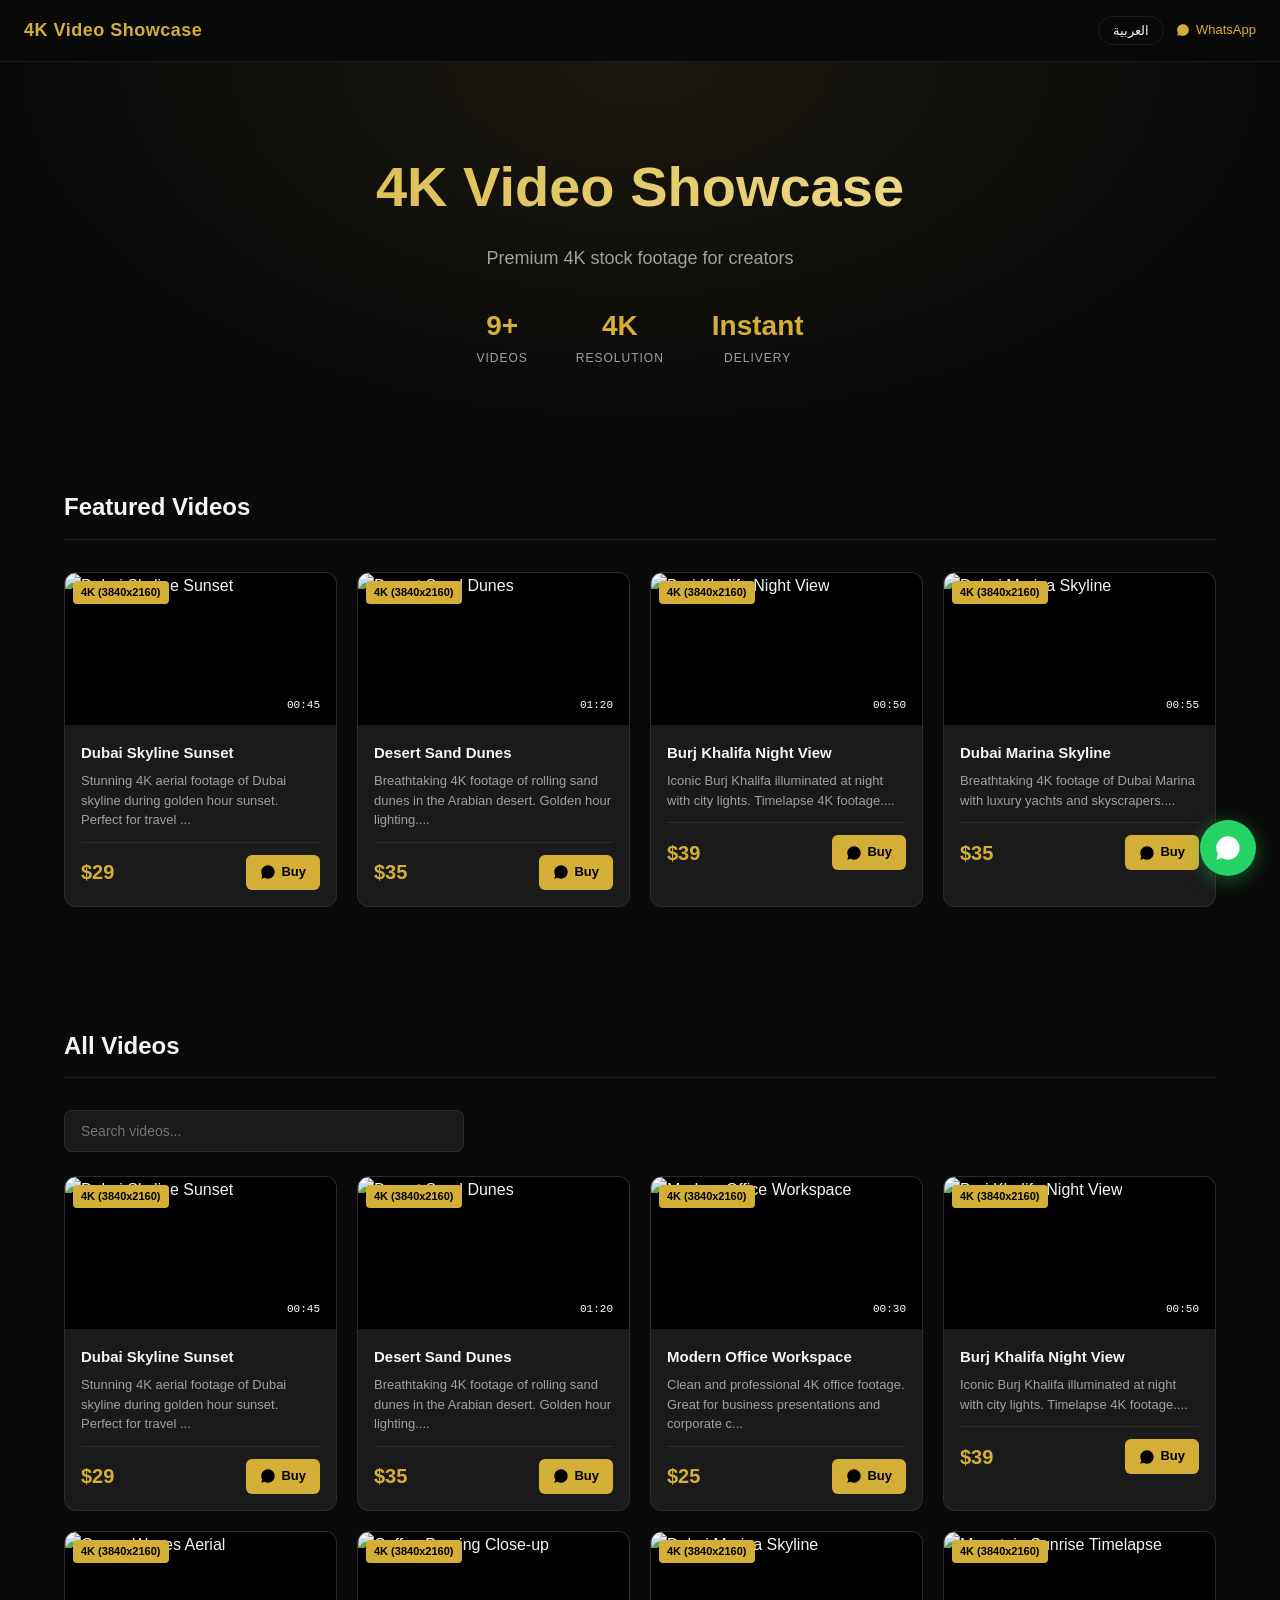
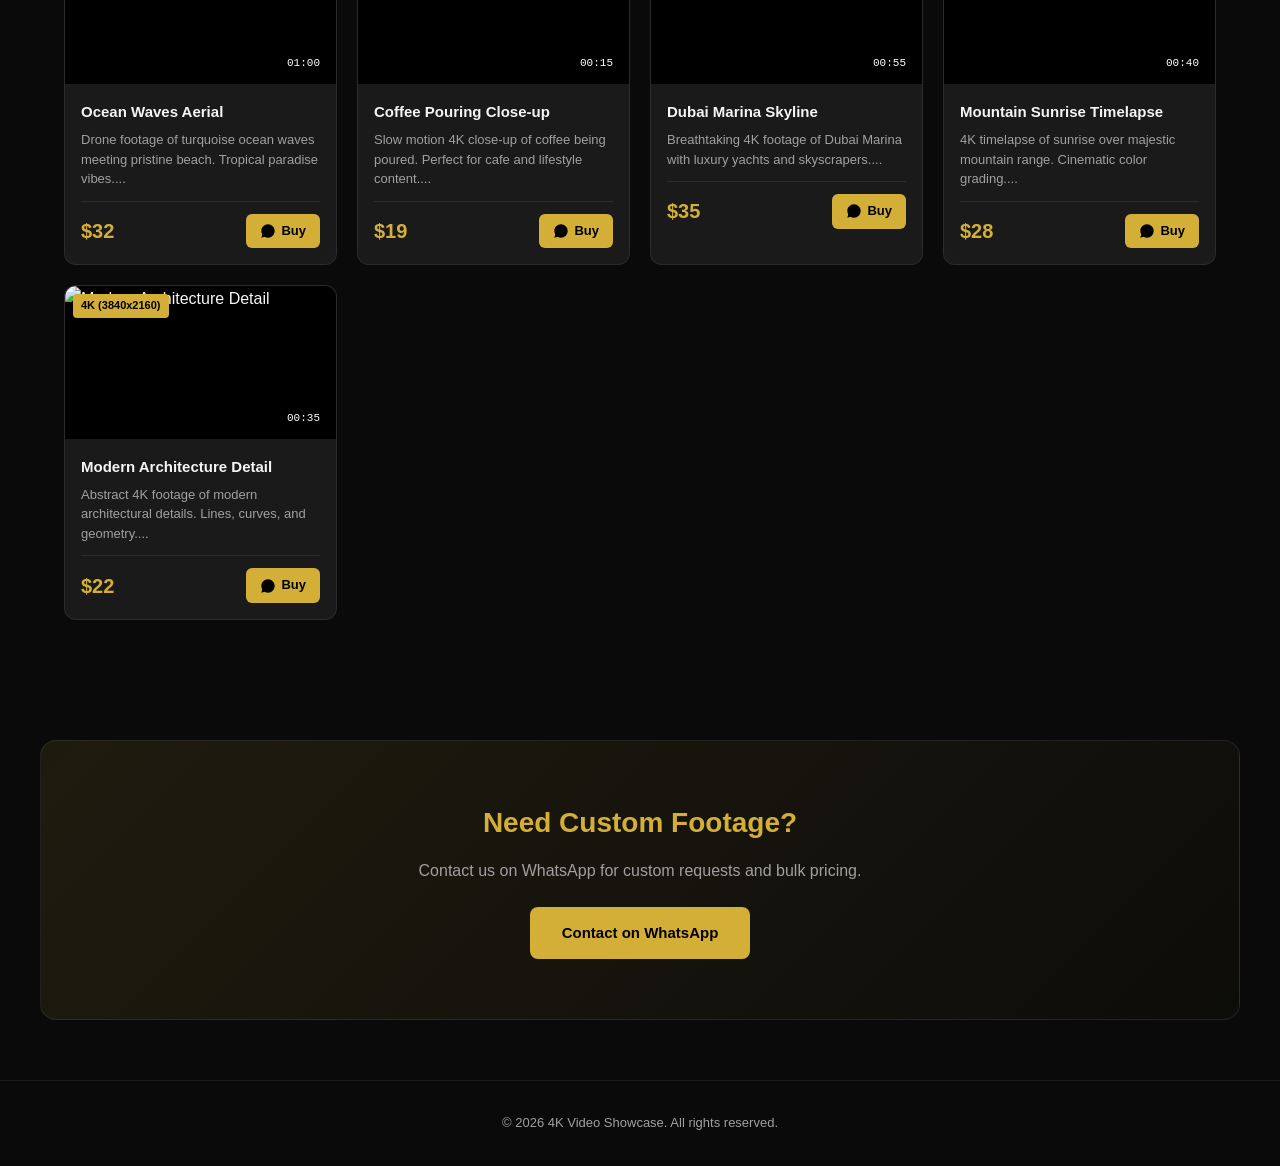
==== index.html @ f8540a47 "init: 4K video showcase site with bilingual support" ====
<!DOCTYPE html>
<html lang="en" dir="ltr">
<head>
  <meta charset="UTF-8">
  <meta name="viewport" content="width=device-width, initial-scale=1.0">
  <title>Loading...</title>
  <link rel="stylesheet" href="style.css">
</head>
<body>
  <div class="lang-loading">Loading...</div>
  <script>
    // 立即读取 config 和 products 注入页面
    (async function() {
      try {
        const [configRes, productsRes] = await Promise.all([
          fetch('config.json'),
          fetch('data/products.json')
        ]);
        const config = await configRes.json();
        const products = await productsRes.json();
        renderPage(config, products);
      } catch (e) {
        document.body.innerHTML = '<div style="padding:40px;text-align:center;color:#888">Site is being updated. Please refresh in a moment.</div>';
      }
    })();

    function renderPage(config, products) {
      const lang = localStorage.getItem('lang') || 'en';
      const t = (en, ar) => lang === 'ar' ? ar : en;
      const dir = lang === 'ar' ? 'rtl' : 'ltr';

      document.documentElement.lang = lang;
      document.documentElement.dir = dir;
      document.title = config.seo['title_' + lang];

      // Meta tags
      document.querySelector('meta[name=description]')?.setAttribute('content', config.seo['description_' + lang]);

      // Facebook Pixel
      if (config.facebook.pixel_id) {
        const noscript = document.createElement('noscript');
        noscript.innerHTML = '<img height="1" width="1" alt="" src="https://www.facebook.com/tr?id=' + config.facebook.pixel_id + '&ev=PageView&noscript=1"/>';
        document.head.appendChild(noscript);
      }

      const featured = products.filter(p => p.featured);
      const all = products.filter(p => p.in_stock);

      const productCard = (p) => `
        <div class="card" data-id="${p.id}">
          <div class="thumb-wrap">
            <img src="${p.thumbnail}" alt="${p['title_' + lang]}" loading="lazy" />
            <span class="badge">${p.resolution}</span>
            <span class="duration">${p.duration}</span>
          </div>
          <div class="card-body">
            <h3>${p['title_' + lang]}</h3>
            <p>${(p['description_' + lang] || '').substring(0, 90)}...</p>
            <div class="card-foot">
              <span class="price">$${p.price}</span>
              <a class="btn-wa" target="_blank" rel="noopener"
                 href="${config.contact.whatsapp_url}?text=${encodeURIComponent('Hi, I want to buy: ' + p['title_en'] + ' (ID:' + p.id + ')')}"
                 onclick="trackLead(${p.id}, '${p['title_en'].replace(/'/g, '')}')">
                <svg viewBox="0 0 24 24" width="16" height="16" fill="currentColor"><path d="M17.472 14.382c-.297-.149-1.758-.867-2.03-.967-.273-.099-.471-.148-.67.15-.197.297-.767.966-.94 1.164-.173.199-.347.223-.644.075-.297-.15-1.255-.463-2.39-1.475-.883-.788-1.48-1.761-1.653-2.059-.173-.297-.018-.458.13-.606.134-.133.298-.347.446-.52.149-.174.198-.298.298-.497.099-.198.05-.371-.025-.52-.075-.149-.669-1.612-.916-2.207-.242-.579-.487-.5-.669-.51-.173-.008-.371-.01-.57-.01-.198 0-.52.074-.792.372-.272.297-1.04 1.016-1.04 2.479 0 1.462 1.065 2.875 1.213 3.074.149.198 2.096 3.2 5.077 4.487.709.306 1.262.489 1.694.625.712.227 1.36.195 1.871.118.571-.085 1.758-.719 2.006-1.413.248-.694.248-1.289.173-1.413-.074-.124-.272-.198-.57-.347z"/><path d="M12 2C6.477 2 2 6.477 2 12c0 1.89.525 3.66 1.438 5.168L2 22l4.832-1.438A9.955 9.955 0 0012 22c5.523 0 10-4.477 10-10S17.523 2 12 2z"/></svg>
                ${t('Buy', 'اشترِ')}
              </a>
            </div>
          </div>
        </div>
      `;

      document.body.innerHTML = `
        <header class="topbar">
          <div class="logo">${config.site['name_' + lang]}</div>
          <div class="topbar-actions">
            <button class="lang-toggle" onclick="toggleLang()">
              ${lang === 'en' ? 'العربية' : 'English'}
            </button>
            <a class="wa-top" target="_blank" rel="noopener" href="${config.contact.whatsapp_url}">
              <svg viewBox="0 0 24 24" width="14" height="14" fill="currentColor"><path d="M17.472 14.382c-.297-.149-1.758-.867-2.03-.967-.273-.099-.471-.148-.67.15-.197.297-.767.966-.94 1.164-.173.199-.347.223-.644.075-.297-.15-1.255-.463-2.39-1.475-.883-.788-1.48-1.761-1.653-2.059-.173-.297-.018-.458.13-.606.134-.133.298-.347.446-.52.149-.174.198-.298.298-.497.099-.198.05-.371-.025-.52-.075-.149-.669-1.612-.916-2.207-.242-.579-.487-.5-.669-.51-.173-.008-.371-.01-.57-.01-.198 0-.52.074-.792.372-.272.297-1.04 1.016-1.04 2.479 0 1.462 1.065 2.875 1.213 3.074.149.198 2.096 3.2 5.077 4.487.709.306 1.262.489 1.694.625.712.227 1.36.195 1.871.118.571-.085 1.758-.719 2.006-1.413.248-.694.248-1.289.173-1.413-.074-.124-.272-.198-.57-.347z"/><path d="M12 2C6.477 2 2 6.477 2 12c0 1.89.525 3.66 1.438 5.168L2 22l4.832-1.438A9.955 9.955 0 0012 22c5.523 0 10-4.477 10-10S17.523 2 12 2z"/></svg>
              ${t('WhatsApp', 'واتساب')}
            </a>
          </div>
        </header>

        <section class="hero">
          <h1>${config.site['name_' + lang]}</h1>
          <p>${config.site['tagline_' + lang]}</p>
          <div class="hero-stats">
            <div><strong>${all.length}+</strong><span>${t('Videos', 'فيديو')}</span></div>
            <div><strong>4K</strong><span>${t('Resolution', 'الدقة')}</span></div>
            <div><strong>${t('Instant', 'فوري')}</strong><span>${t('Delivery', 'التسليم')}</span></div>
          </div>
        </section>

        ${featured.length > 0 ? `
        <section class="section">
          <h2 class="section-title">${t('Featured Videos', 'الفيديوهات المميزة')}</h2>
          <div class="grid">
            ${featured.map(productCard).join('')}
          </div>
        </section>
        ` : ''}

        <section class="section">
          <h2 class="section-title">${t('All Videos', 'جميع الفيديوهات')}</h2>
          <div class="search-box">
            <input type="text" id="search" placeholder="${t('Search videos...', 'ابحث عن فيديو...')}" />
          </div>
          <div class="grid" id="all-grid">
            ${all.map(productCard).join('')}
          </div>
        </section>

        <section class="cta-section">
          <h2>${t('Need Custom Footage?', 'تحتاج لقطات مخصصة؟')}</h2>
          <p>${t('Contact us on WhatsApp for custom requests and bulk pricing.', 'تواصل معنا عبر واتساب للطلبات المخصصة والأسعار بالجملة.')}</p>
          <a class="btn-cta" target="_blank" rel="noopener" href="${config.contact.whatsapp_url}?text=${encodeURIComponent(t('Hi, I need custom 4K footage', 'مرحباً، أحتاج لقطات 4K مخصصة'))}">
            ${t('Contact on WhatsApp', 'تواصل عبر واتساب')}
          </a>
        </section>

        <footer>
          <p>© ${new Date().getFullYear()} ${config.site['name_' + lang]}. ${t('All rights reserved.', 'جميع الحقوق محفوظة.')}</p>
        </footer>

        <a class="wa-float" target="_blank" rel="noopener" href="${config.contact.whatsapp_url}?text=${encodeURIComponent(t('Hi, I am interested in your 4K videos', 'مرحباً، أنا مهتم بفيديوهات 4K الخاصة بكم'))}" onclick="trackContact()" aria-label="WhatsApp">
          <svg viewBox="0 0 24 24" width="28" height="28" fill="white"><path d="M17.472 14.382c-.297-.149-1.758-.867-2.03-.967-.273-.099-.471-.148-.67.15-.197.297-.767.966-.94 1.164-.173.199-.347.223-.644.075-.297-.15-1.255-.463-2.39-1.475-.883-.788-1.48-1.761-1.653-2.059-.173-.297-.018-.458.13-.606.134-.133.298-.347.446-.52.149-.174.198-.298.298-.497.099-.198.05-.371-.025-.52-.075-.149-.669-1.612-.916-2.207-.242-.579-.487-.5-.669-.51-.173-.008-.371-.01-.57-.01-.198 0-.52.074-.792.372-.272.297-1.04 1.016-1.04 2.479 0 1.462 1.065 2.875 1.213 3.074.149.198 2.096 3.2 5.077 4.487.709.306 1.262.489 1.694.625.712.227 1.36.195 1.871.118.571-.085 1.758-.719 2.006-1.413.248-.694.248-1.289.173-1.413-.074-.124-.272-.198-.57-.347z"/><path d="M12 2C6.477 2 2 6.477 2 12c0 1.89.525 3.66 1.438 5.168L2 22l4.832-1.438A9.955 9.955 0 0012 22c5.523 0 10-4.477 10-10S17.523 2 12 2z"/></svg>
        </a>
      `;

      // Search
      const search = document.getElementById('search');
      if (search) {
        search.addEventListener('input', (e) => {
          const q = e.target.value.toLowerCase();
          document.querySelectorAll('#all-grid .card').forEach(card => {
            const text = card.textContent.toLowerCase();
            card.style.display = text.includes(q) ? '' : 'none';
          });
        });
      }
    }

    function toggleLang() {
      const cur = localStorage.getItem('lang') || 'en';
      localStorage.setItem('lang', cur === 'en' ? 'ar' : 'en');
      location.reload();
    }

    function trackLead(id, name) {
      if (typeof fbq !== 'undefined') {
        fbq('track', 'Lead', { content_ids: [id], content_name: name });
      }
    }
    function trackContact() {
      if (typeof fbq !== 'undefined') {
        fbq('track', 'Contact');
      }
    }
  </script>

  <script>
    // Facebook Pixel init (will be replaced from config in production)
    window.__PIXEL_ID__ = '__FB_PIXEL_ID_PLACEHOLDER__';
  </script>
  <script>
    (function() {
      // Read pixel id from config dynamically
      fetch('config.json').then(r => r.json()).then(cfg => {
        const id = cfg.facebook.pixel_id;
        if (!id) return;
        !function(f,b,e,v,n,t,s)
        {if(f.fbq)return;n=f.fbq=function(){n.callMethod?
        n.callMethod.apply(n,arguments):n.queue.push(arguments)};
        if(!f._fbq)f._fbq=n;n.push=n;n.loaded=!0;n.version='2.0';
        n.queue=[];t=b.createElement(e);t.async=!0;
        t.src=v;s=b.getElementsByTagName(e)[0];
        s.parentNode.insertBefore(t,s)}(window, document,'script',
        'https://connect.facebook.net/en_US/fbevents.js');
        fbq('init', id);
        fbq('track', 'PageView');
      });
    })();
  </script>
</body>
</html>
---- style.css ----
* { box-sizing: border-box; margin: 0; padding: 0; }

:root {
  --primary: #d4af37;
  --bg: #0a0a0a;
  --card: #1a1a1a;
  --card-hover: #252525;
  --text: #f5f5f5;
  --text-dim: #a0a0a0;
  --border: rgba(255,255,255,0.08);
}

html, body {
  font-family: -apple-system, BlinkMacSystemFont, 'Segoe UI', 'PingFang SC', 'Microsoft YaHei', 'Noto Sans Arabic', sans-serif;
  background: var(--bg);
  color: var(--text);
  line-height: 1.6;
  scroll-behavior: smooth;
}

body[dir="rtl"] {
  font-family: 'Noto Sans Arabic', 'Segoe UI', sans-serif;
}

.lang-loading {
  display: flex;
  align-items: center;
  justify-content: center;
  height: 100vh;
  color: var(--text-dim);
  font-size: 14px;
}

/* Topbar */
.topbar {
  position: sticky;
  top: 0;
  z-index: 100;
  display: flex;
  justify-content: space-between;
  align-items: center;
  padding: 16px 24px;
  background: rgba(10,10,10,0.95);
  backdrop-filter: blur(10px);
  border-bottom: 1px solid var(--border);
}

.logo {
  font-size: 18px;
  font-weight: 700;
  color: var(--primary);
  letter-spacing: 0.5px;
}

.topbar-actions {
  display: flex;
  align-items: center;
  gap: 12px;
}

.lang-toggle {
  background: transparent;
  color: var(--text);
  border: 1px solid var(--border);
  padding: 6px 14px;
  border-radius: 20px;
  font-size: 13px;
  cursor: pointer;
  transition: all 0.2s;
}
.lang-toggle:hover {
  border-color: var(--primary);
  color: var(--primary);
}

.wa-top {
  display: inline-flex;
  align-items: center;
  gap: 6px;
  color: var(--primary);
  text-decoration: none;
  font-size: 13px;
  font-weight: 500;
}

/* Hero */
.hero {
  text-align: center;
  padding: 80px 24px 60px;
  background: radial-gradient(ellipse at top, rgba(212,175,55,0.08), transparent 70%);
}

.hero h1 {
  font-size: clamp(32px, 5vw, 56px);
  font-weight: 700;
  margin-bottom: 12px;
  background: linear-gradient(135deg, var(--primary), #f5e7a3);
  -webkit-background-clip: text;
  background-clip: text;
  -webkit-text-fill-color: transparent;
  color: transparent;
}

.hero p {
  font-size: clamp(15px, 2vw, 18px);
  color: var(--text-dim);
  max-width: 600px;
  margin: 0 auto 32px;
}

.hero-stats {
  display: flex;
  justify-content: center;
  gap: 48px;
  flex-wrap: wrap;
}
.hero-stats > div {
  display: flex;
  flex-direction: column;
}
.hero-stats strong {
  font-size: 28px;
  color: var(--primary);
  font-weight: 700;
}
.hero-stats span {
  font-size: 12px;
  color: var(--text-dim);
  text-transform: uppercase;
  letter-spacing: 1px;
}

/* Sections */
.section {
  max-width: 1200px;
  margin: 0 auto;
  padding: 60px 24px;
}
.section-title {
  font-size: 24px;
  font-weight: 600;
  margin-bottom: 32px;
  padding-bottom: 12px;
  border-bottom: 1px solid var(--border);
  color: var(--text);
}

.search-box {
  margin-bottom: 24px;
}
.search-box input {
  width: 100%;
  max-width: 400px;
  padding: 12px 16px;
  background: var(--card);
  border: 1px solid var(--border);
  border-radius: 8px;
  color: var(--text);
  font-size: 14px;
  outline: none;
  transition: border-color 0.2s;
}
.search-box input:focus {
  border-color: var(--primary);
}

/* Grid */
.grid {
  display: grid;
  grid-template-columns: repeat(auto-fill, minmax(260px, 1fr));
  gap: 20px;
}

.card {
  background: var(--card);
  border: 1px solid var(--border);
  border-radius: 12px;
  overflow: hidden;
  transition: all 0.3s;
}
.card:hover {
  transform: translateY(-4px);
  border-color: var(--primary);
  background: var(--card-hover);
}

.thumb-wrap {
  position: relative;
  aspect-ratio: 16/9;
  overflow: hidden;
  background: #000;
}
.thumb-wrap img {
  width: 100%;
  height: 100%;
  object-fit: cover;
  transition: transform 0.5s;
}
.card:hover .thumb-wrap img {
  transform: scale(1.05);
}
.badge {
  position: absolute;
  top: 8px;
  left: 8px;
  background: var(--primary);
  color: #000;
  font-size: 11px;
  font-weight: 600;
  padding: 3px 8px;
  border-radius: 4px;
}
body[dir="rtl"] .badge { left: auto; right: 8px; }
.duration {
  position: absolute;
  bottom: 8px;
  right: 8px;
  background: rgba(0,0,0,0.85);
  color: #fff;
  font-size: 11px;
  padding: 3px 8px;
  border-radius: 4px;
  font-family: 'Courier New', monospace;
}
body[dir="rtl"] .duration { right: auto; left: 8px; }

.card-body {
  padding: 16px;
}
.card-body h3 {
  font-size: 15px;
  font-weight: 600;
  margin-bottom: 6px;
  color: var(--text);
  overflow: hidden;
  text-overflow: ellipsis;
  white-space: nowrap;
}
.card-body p {
  font-size: 13px;
  color: var(--text-dim);
  line-height: 1.5;
  margin-bottom: 12px;
  min-height: 38px;
}
.card-foot {
  display: flex;
  justify-content: space-between;
  align-items: center;
  padding-top: 12px;
  border-top: 1px solid var(--border);
}
.price {
  font-size: 20px;
  font-weight: 700;
  color: var(--primary);
}
.btn-wa {
  display: inline-flex;
  align-items: center;
  gap: 5px;
  background: var(--primary);
  color: #000;
  padding: 7px 14px;
  border-radius: 6px;
  text-decoration: none;
  font-size: 13px;
  font-weight: 600;
  transition: opacity 0.2s;
}
.btn-wa:hover { opacity: 0.85; }

/* CTA */
.cta-section {
  background: linear-gradient(135deg, rgba(212,175,55,0.1), rgba(212,175,55,0.02));
  border: 1px solid var(--border);
  border-radius: 16px;
  max-width: 1200px;
  margin: 60px auto;
  padding: 60px 24px;
  text-align: center;
}
.cta-section h2 {
  font-size: 28px;
  margin-bottom: 12px;
  color: var(--primary);
}
.cta-section p {
  color: var(--text-dim);
  margin-bottom: 24px;
  max-width: 500px;
  margin-left: auto;
  margin-right: auto;
}
.btn-cta {
  display: inline-block;
  background: var(--primary);
  color: #000;
  padding: 14px 32px;
  border-radius: 8px;
  text-decoration: none;
  font-weight: 600;
  font-size: 15px;
  transition: transform 0.2s;
}
.btn-cta:hover { transform: translateY(-2px); }

footer {
  text-align: center;
  padding: 32px 24px;
  color: var(--text-dim);
  font-size: 13px;
  border-top: 1px solid var(--border);
  margin-top: 40px;
}

/* Floating WhatsApp */
.wa-float {
  position: fixed;
  bottom: 24px;
  right: 24px;
  width: 56px;
  height: 56px;
  background: #25D366;
  border-radius: 50%;
  display: flex;
  align-items: center;
  justify-content: center;
  box-shadow: 0 4px 20px rgba(37,211,102,0.4);
  z-index: 99;
  transition: transform 0.2s;
  text-decoration: none;
}
.wa-float:hover { transform: scale(1.1); }
body[dir="rtl"] .wa-float { right: auto; left: 24px; }

/* Mobile */
@media (max-width: 640px) {
  .hero { padding: 60px 20px 40px; }
  .section { padding: 40px 16px; }
  .topbar { padding: 12px 16px; }
  .logo { font-size: 16px; }
  .hero-stats { gap: 32px; }
  .grid { grid-template-columns: repeat(auto-fill, minmax(160px, 1fr)); gap: 12px; }
  .card-body { padding: 12px; }
  .card-body h3 { font-size: 14px; }
  .card-body p { font-size: 12px; min-height: 32px; }
  .price { font-size: 17px; }
  .btn-wa { padding: 6px 10px; font-size: 12px; }
}
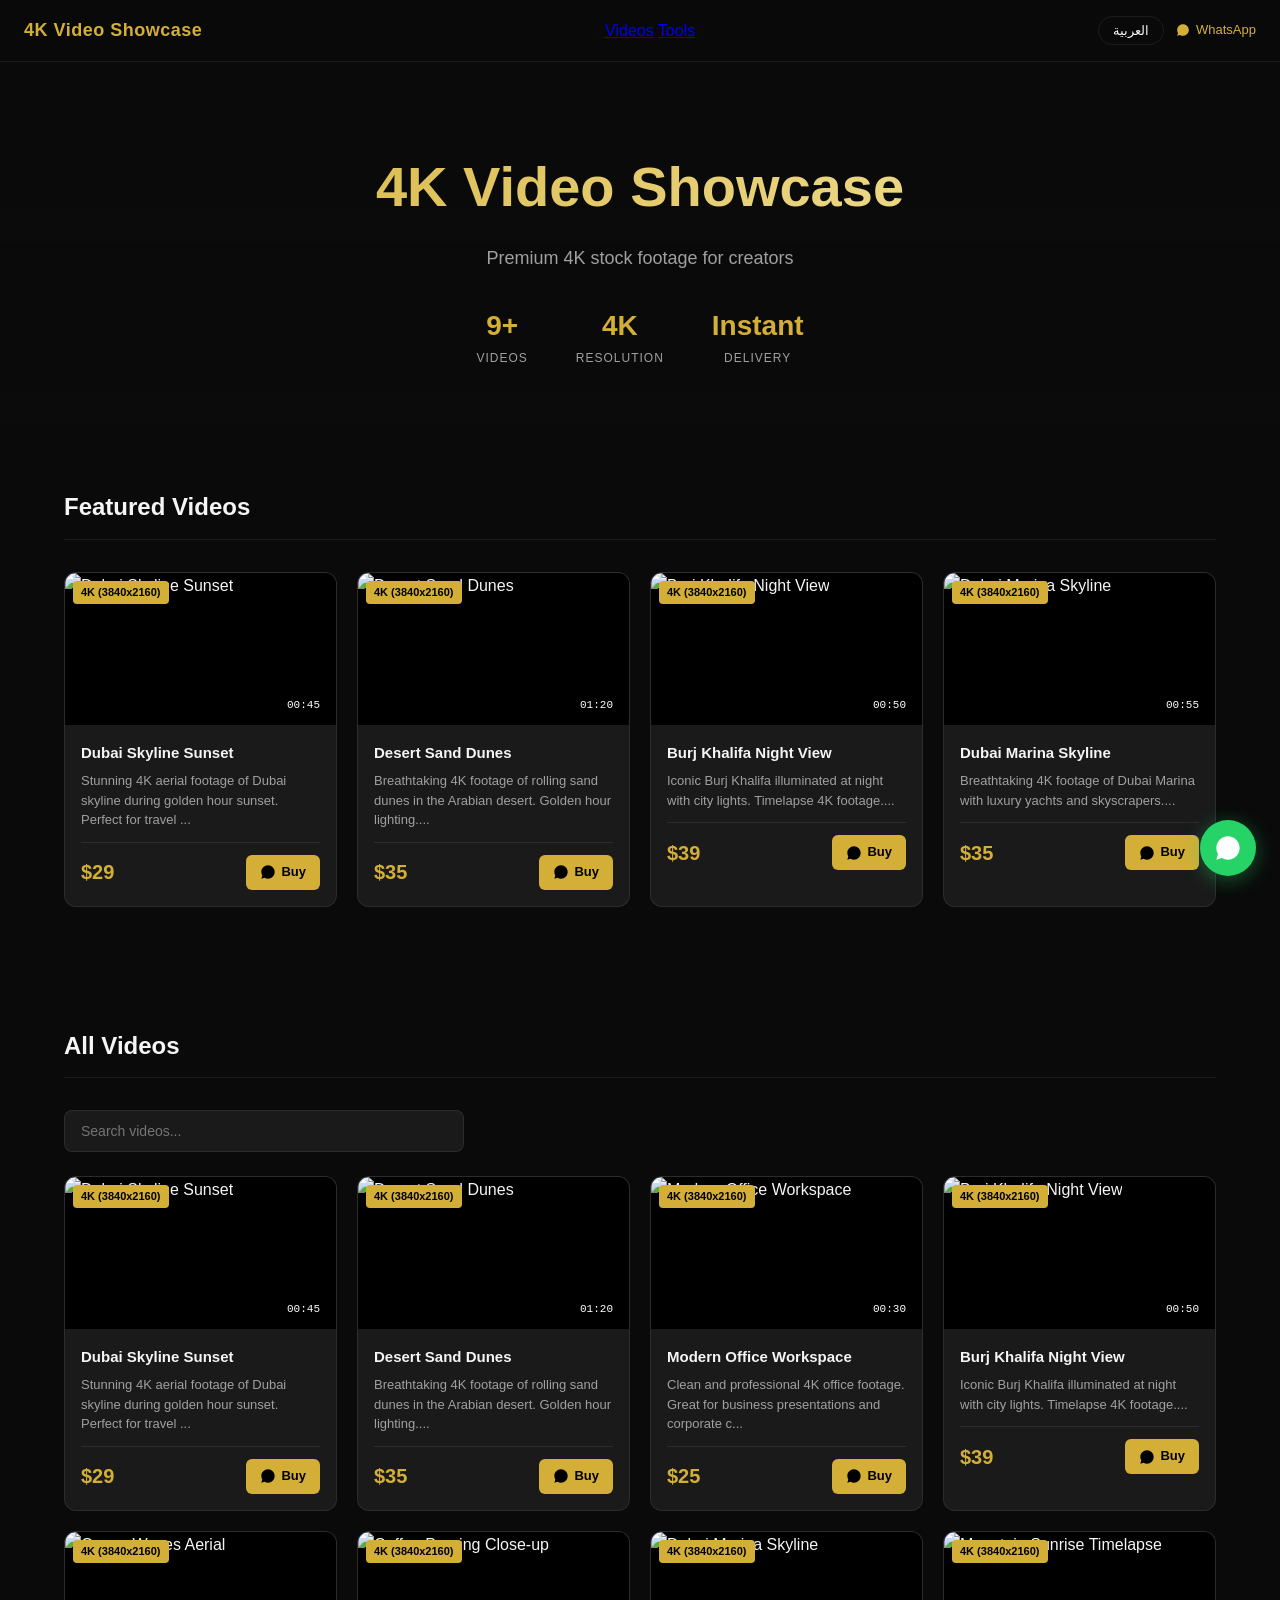
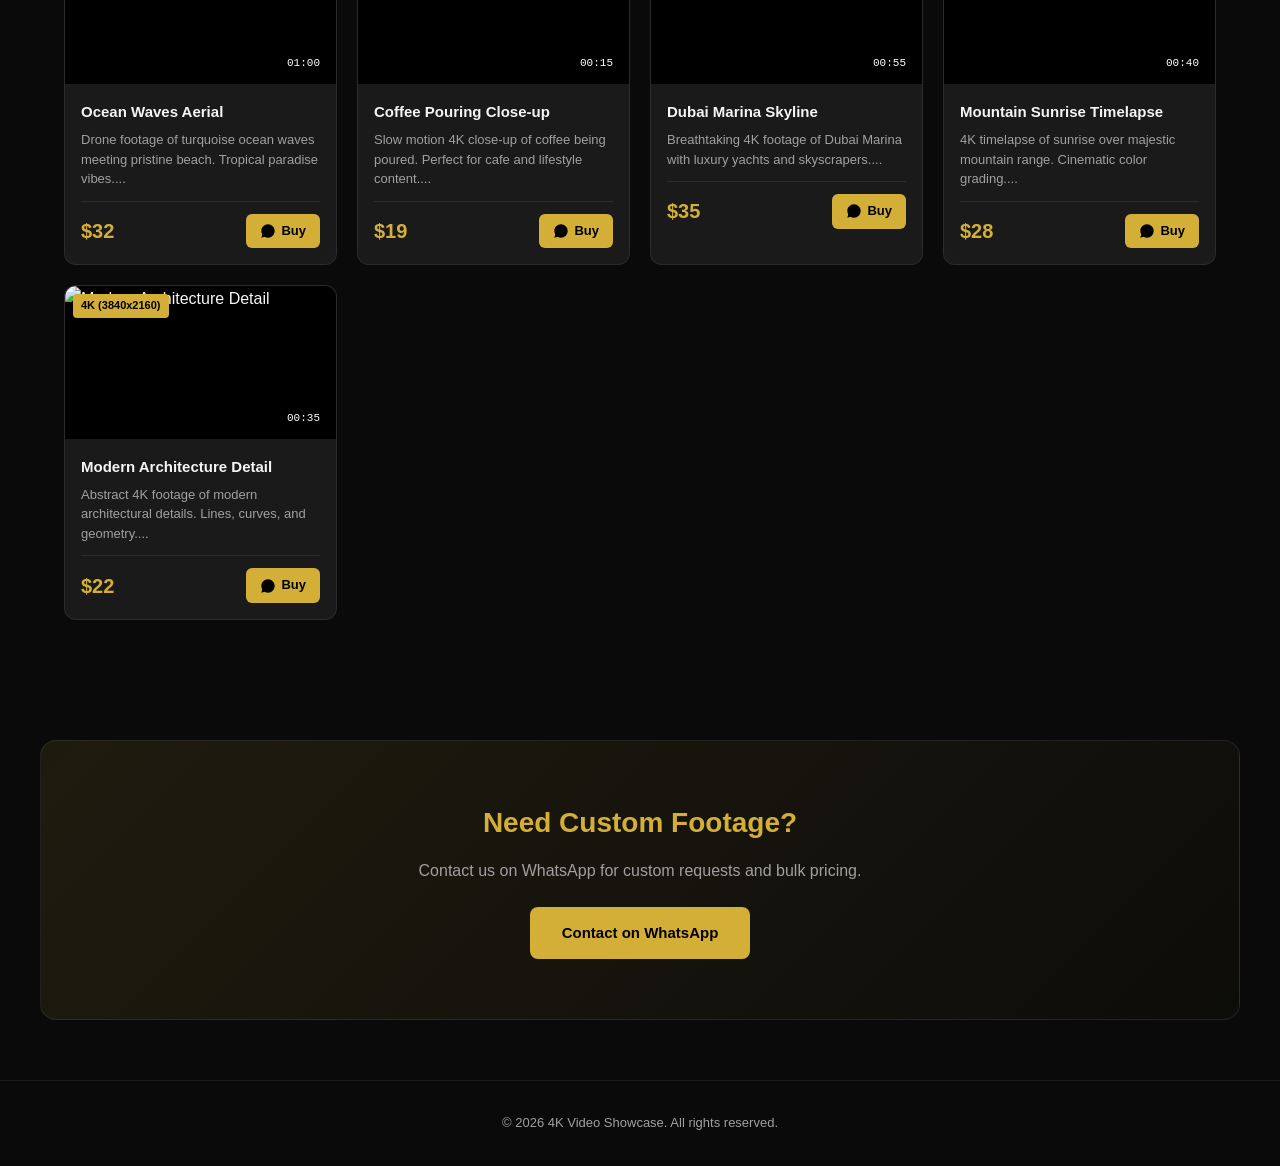
==== commit 22222b8b: "feat: add cross-border tools page with responsive design" ====
--- a/index.html
+++ b/index.html
@@ -72,6 +72,10 @@
       document.body.innerHTML = `
         <header class="topbar">
           <div class="logo">${config.site['name_' + lang]}</div>
+          <nav class="topbar-nav">
+            <a href="index.html" class="nav-link active">${t('Videos', 'الفيديوهات')}</a>
+            <a href="tools.html" class="nav-link">${t('Tools', 'الأدوات')}</a>
+          </nav>
           <div class="topbar-actions">
             <button class="lang-toggle" onclick="toggleLang()">
               ${lang === 'en' ? 'العربية' : 'English'}
--- a/style.css
+++ b/style.css
@@ -87,7 +87,10 @@
 .hero {
   text-align: center;
   padding: 80px 24px 60px;
-  background: radial-gradient(ellipse at top, rgba(212,175,55,0.08), transparent 70%);
+  background:
+    linear-gradient(180deg, rgba(10,10,10,0.55) 0%, rgba(10,10,10,0.75) 100%),
+    url('https://images.unsplash.com/photo-1519681393786-04802d5d825f?w=1920&q=80') center/cover no-repeat;
+  position: relative;
 }
 
 .hero h1 {
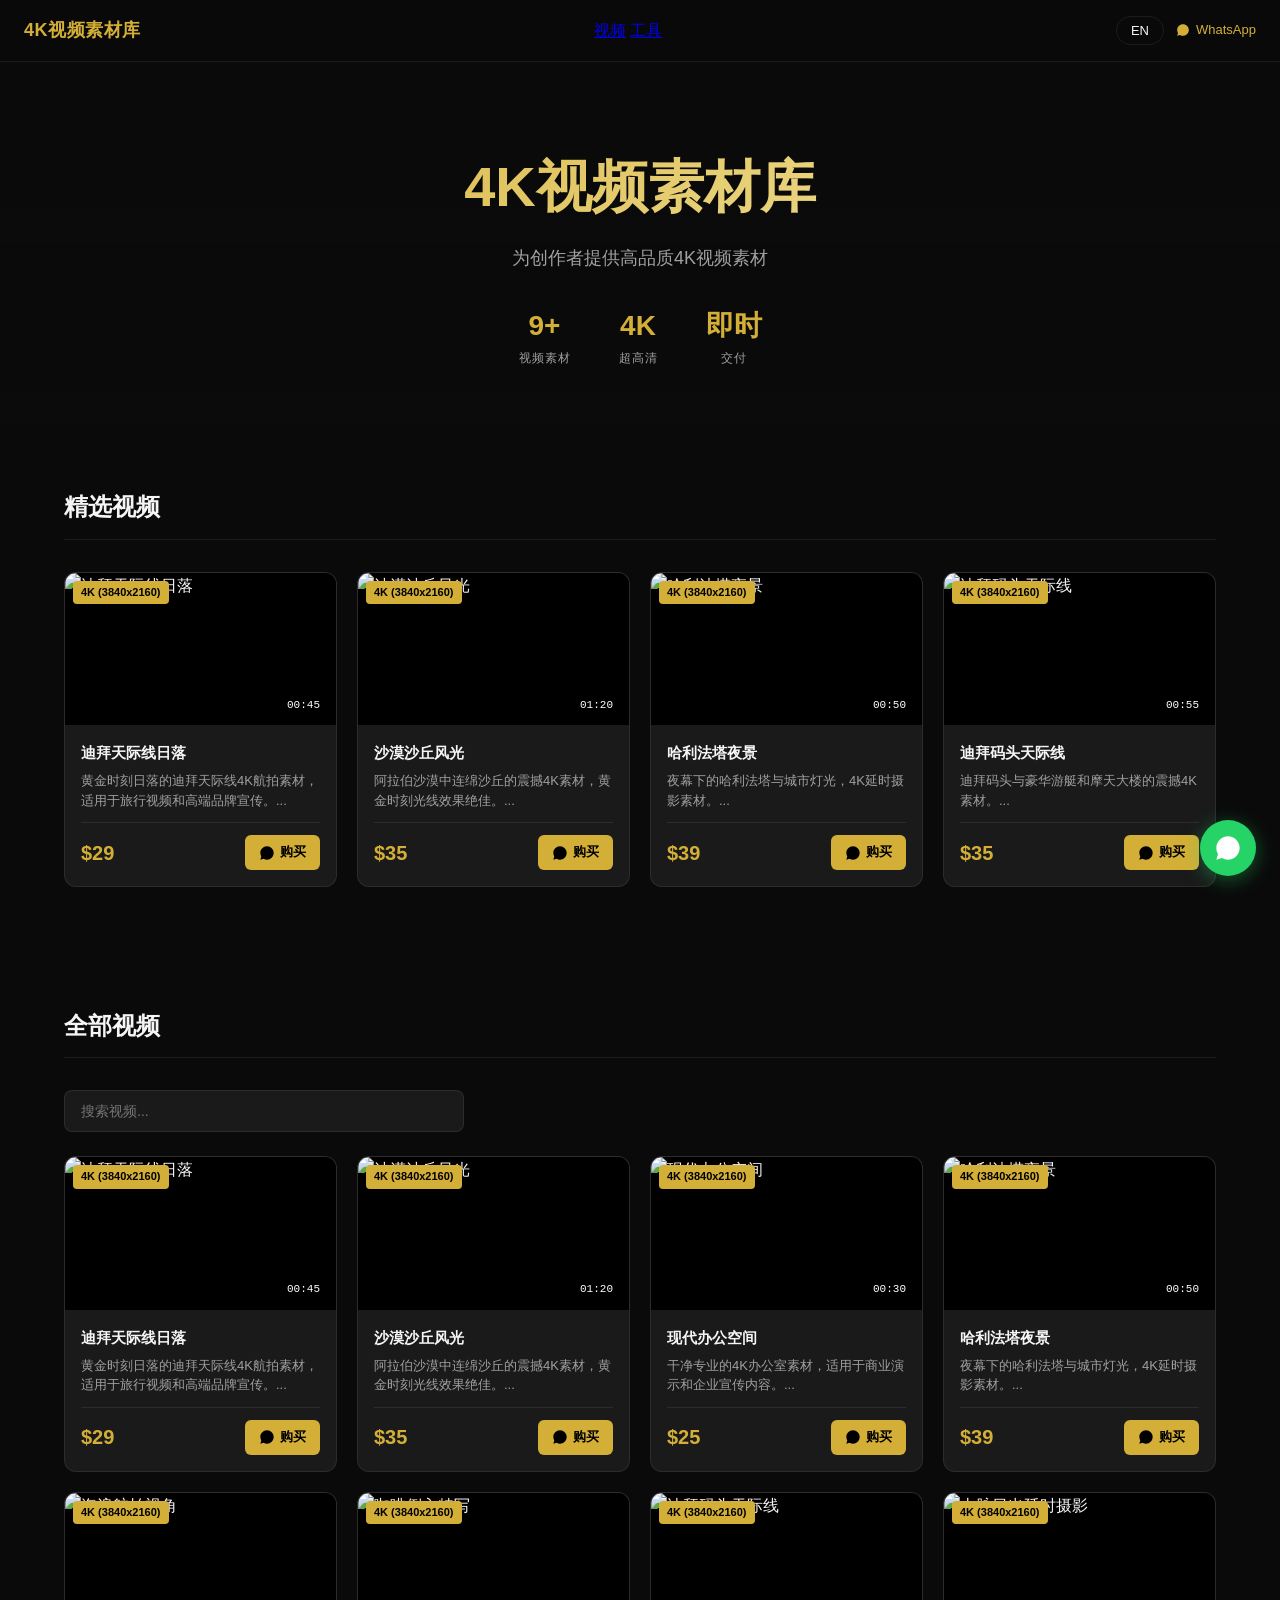
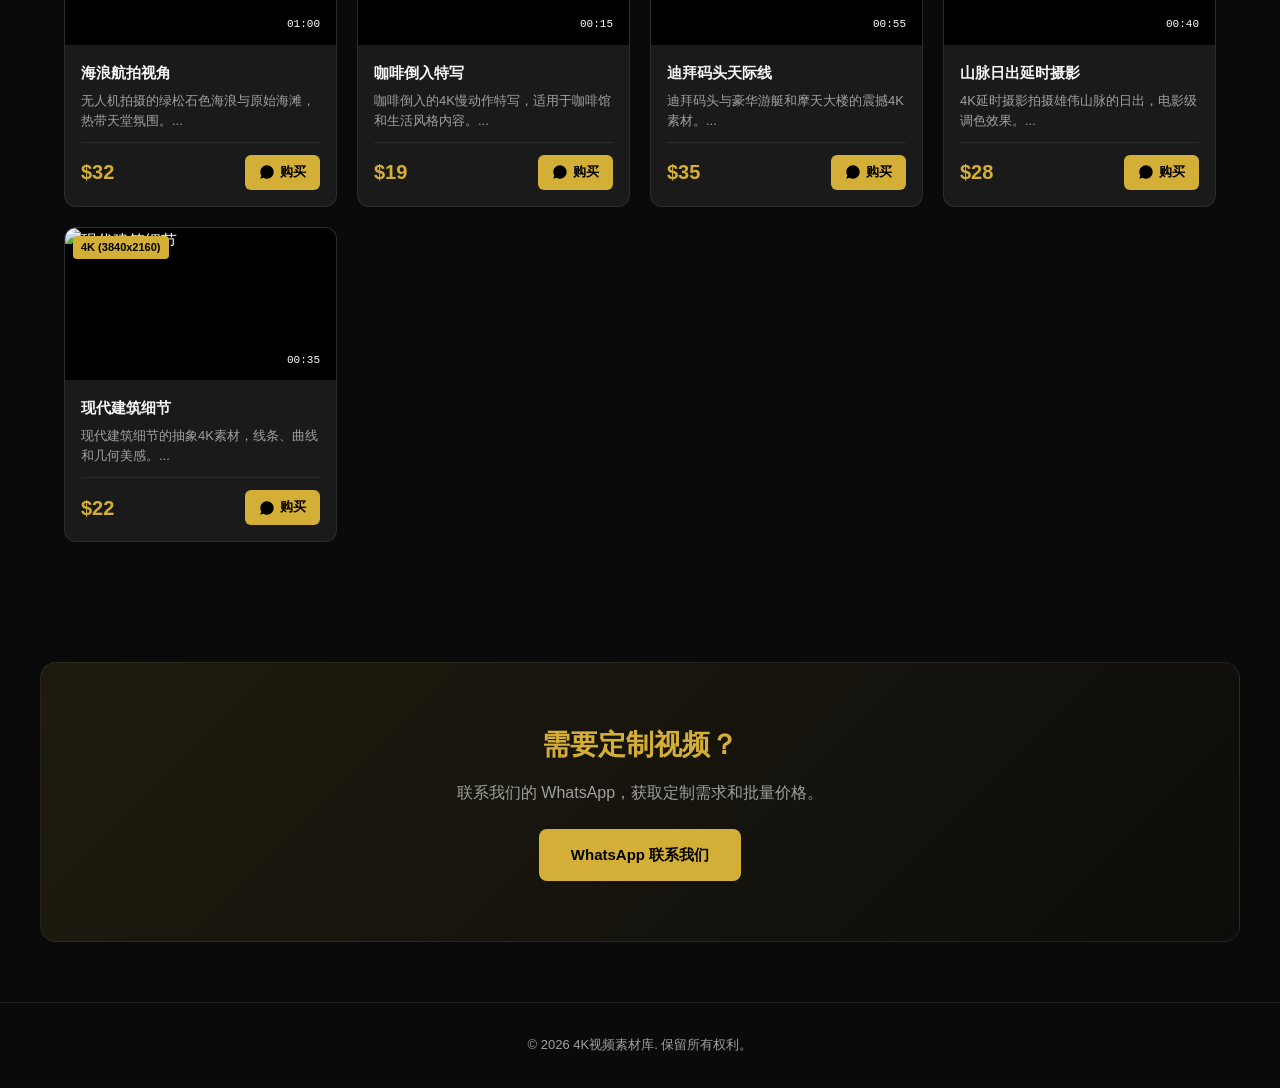
==== commit 33f83687: "feat: 中英文三语支持，中文为主语言" ====
--- a/index.html
+++ b/index.html
@@ -1,14 +1,23 @@
 <!DOCTYPE html>
-<html lang="en" dir="ltr">
+<html lang="zh" dir="ltr">
 <head>
   <meta charset="UTF-8">
   <meta name="viewport" content="width=device-width, initial-scale=1.0">
-  <title>Loading...</title>
+  <title>加载中...</title>
   <link rel="stylesheet" href="style.css">
+  <meta name="description" content="" id="meta-desc">
 </head>
 <body>
-  <div class="lang-loading">Loading...</div>
+  <div class="lang-loading">加载中...</div>
   <script>
+    // 语言辅助函数：zh=中文, en=英文, ar=阿拉伯语
+    function t(zh, en, ar) {
+      const lang = localStorage.getItem('lang') || 'zh';
+      if (lang === 'ar') return ar;
+      if (lang === 'en') return en;
+      return zh;
+    }
+
     // 立即读取 config 和 products 注入页面
     (async function() {
       try {
@@ -20,21 +29,27 @@
         const products = await productsRes.json();
         renderPage(config, products);
       } catch (e) {
-        document.body.innerHTML = '<div style="padding:40px;text-align:center;color:#888">Site is being updated. Please refresh in a moment.</div>';
+        document.body.innerHTML = '<div style="padding:40px;text-align:center;color:#888">网站更新中，请稍后刷新。</div>';
       }
     })();
 
     function renderPage(config, products) {
-      const lang = localStorage.getItem('lang') || 'en';
-      const t = (en, ar) => lang === 'ar' ? ar : en;
+      const lang = localStorage.getItem('lang') || 'zh';
       const dir = lang === 'ar' ? 'rtl' : 'ltr';
 
-      document.documentElement.lang = lang;
+      document.documentElement.lang = lang === 'zh' ? 'zh-CN' : lang;
       document.documentElement.dir = dir;
-      document.title = config.seo['title_' + lang];
-
-      // Meta tags
-      document.querySelector('meta[name=description]')?.setAttribute('content', config.seo['description_' + lang]);
+      document.title = t(config.site.name_zh, config.site.name_en, config.site.name_zh) + t(' - 4K视频素材', ' - 4K Video Footage', ' - قطع فيديو 4K');
+
+      // Meta description
+      const metaDesc = document.getElementById('meta-desc');
+      if (metaDesc) {
+        metaDesc.setAttribute('content', t(
+          config.site.tagline_zh,
+          config.seo.description_en,
+          config.site.tagline_zh
+        ));
+      }
 
       // Facebook Pixel
       if (config.facebook.pixel_id) {
@@ -49,57 +64,57 @@
       const productCard = (p) => `
         <div class="card" data-id="${p.id}">
           <div class="thumb-wrap">
-            <img src="${p.thumbnail}" alt="${p['title_' + lang]}" loading="lazy" />
+            <img src="${p.thumbnail}" alt="${t(p.title_zh, p.title_en, p.title_zh)}" loading="lazy" />
             <span class="badge">${p.resolution}</span>
             <span class="duration">${p.duration}</span>
           </div>
           <div class="card-body">
-            <h3>${p['title_' + lang]}</h3>
-            <p>${(p['description_' + lang] || '').substring(0, 90)}...</p>
+            <h3>${t(p.title_zh, p.title_en, p.title_zh)}</h3>
+            <p>${(t(p.description_zh, p.description_en, p.description_zh) || '').substring(0, 90)}...</p>
             <div class="card-foot">
               <span class="price">$${p.price}</span>
               <a class="btn-wa" target="_blank" rel="noopener"
-                 href="${config.contact.whatsapp_url}?text=${encodeURIComponent('Hi, I want to buy: ' + p['title_en'] + ' (ID:' + p.id + ')')}"
-                 onclick="trackLead(${p.id}, '${p['title_en'].replace(/'/g, '')}')">
+                 href="${config.contact.whatsapp_url}?text=${encodeURIComponent(t('你好，我想购买：', 'Hi, I want to buy: ', 'مرحباً، أريد شراء: ') + t(p.title_zh, p.title_en, p.title_zh) + t('（编号：', ' (ID:', ' (الرقم: ') + p.id + t('）', ')', ')'))}"
+                 onclick="trackLead(${p.id}, '${t(p.title_zh, p.title_en, p.title_zh).replace(/'/g, '')}')">
                 <svg viewBox="0 0 24 24" width="16" height="16" fill="currentColor"><path d="M17.472 14.382c-.297-.149-1.758-.867-2.03-.967-.273-.099-.471-.148-.67.15-.197.297-.767.966-.94 1.164-.173.199-.347.223-.644.075-.297-.15-1.255-.463-2.39-1.475-.883-.788-1.48-1.761-1.653-2.059-.173-.297-.018-.458.13-.606.134-.133.298-.347.446-.52.149-.174.198-.298.298-.497.099-.198.05-.371-.025-.52-.075-.149-.669-1.612-.916-2.207-.242-.579-.487-.5-.669-.51-.173-.008-.371-.01-.57-.01-.198 0-.52.074-.792.372-.272.297-1.04 1.016-1.04 2.479 0 1.462 1.065 2.875 1.213 3.074.149.198 2.096 3.2 5.077 4.487.709.306 1.262.489 1.694.625.712.227 1.36.195 1.871.118.571-.085 1.758-.719 2.006-1.413.248-.694.248-1.289.173-1.413-.074-.124-.272-.198-.57-.347z"/><path d="M12 2C6.477 2 2 6.477 2 12c0 1.89.525 3.66 1.438 5.168L2 22l4.832-1.438A9.955 9.955 0 0012 22c5.523 0 10-4.477 10-10S17.523 2 12 2z"/></svg>
-                ${t('Buy', 'اشترِ')}
+                ${t('购买', 'Buy', 'اشترِ')}
               </a>
             </div>
           </div>
         </div>
       `;
 
+      const langBtnText = lang === 'zh' ? 'EN' : (lang === 'en' ? 'العربية' : '中文');
+
       document.body.innerHTML = `
         <header class="topbar">
-          <div class="logo">${config.site['name_' + lang]}</div>
+          <div class="logo">${t(config.site.name_zh, config.site.name_en, config.site.name_zh)}</div>
           <nav class="topbar-nav">
-            <a href="index.html" class="nav-link active">${t('Videos', 'الفيديوهات')}</a>
-            <a href="tools.html" class="nav-link">${t('Tools', 'الأدوات')}</a>
+            <a href="index.html" class="nav-link active">${t('视频', 'Videos', 'الفيديوهات')}</a>
+            <a href="tools.html" class="nav-link">${t('工具', 'Tools', 'الأدوات')}</a>
           </nav>
           <div class="topbar-actions">
-            <button class="lang-toggle" onclick="toggleLang()">
-              ${lang === 'en' ? 'العربية' : 'English'}
-            </button>
+            <button class="lang-toggle" onclick="toggleLang()">${langBtnText}</button>
             <a class="wa-top" target="_blank" rel="noopener" href="${config.contact.whatsapp_url}">
               <svg viewBox="0 0 24 24" width="14" height="14" fill="currentColor"><path d="M17.472 14.382c-.297-.149-1.758-.867-2.03-.967-.273-.099-.471-.148-.67.15-.197.297-.767.966-.94 1.164-.173.199-.347.223-.644.075-.297-.15-1.255-.463-2.39-1.475-.883-.788-1.48-1.761-1.653-2.059-.173-.297-.018-.458.13-.606.134-.133.298-.347.446-.52.149-.174.198-.298.298-.497.099-.198.05-.371-.025-.52-.075-.149-.669-1.612-.916-2.207-.242-.579-.487-.5-.669-.51-.173-.008-.371-.01-.57-.01-.198 0-.52.074-.792.372-.272.297-1.04 1.016-1.04 2.479 0 1.462 1.065 2.875 1.213 3.074.149.198 2.096 3.2 5.077 4.487.709.306 1.262.489 1.694.625.712.227 1.36.195 1.871.118.571-.085 1.758-.719 2.006-1.413.248-.694.248-1.289.173-1.413-.074-.124-.272-.198-.57-.347z"/><path d="M12 2C6.477 2 2 6.477 2 12c0 1.89.525 3.66 1.438 5.168L2 22l4.832-1.438A9.955 9.955 0 0012 22c5.523 0 10-4.477 10-10S17.523 2 12 2z"/></svg>
-              ${t('WhatsApp', 'واتساب')}
+              ${t('WhatsApp', 'WhatsApp', 'واتساب')}
             </a>
           </div>
         </header>
 
         <section class="hero">
-          <h1>${config.site['name_' + lang]}</h1>
-          <p>${config.site['tagline_' + lang]}</p>
+          <h1>${t(config.site.name_zh, config.site.name_en, config.site.name_zh)}</h1>
+          <p>${t(config.site.tagline_zh, config.site.tagline_en, config.site.tagline_zh)}</p>
           <div class="hero-stats">
-            <div><strong>${all.length}+</strong><span>${t('Videos', 'فيديو')}</span></div>
-            <div><strong>4K</strong><span>${t('Resolution', 'الدقة')}</span></div>
-            <div><strong>${t('Instant', 'فوري')}</strong><span>${t('Delivery', 'التسليم')}</span></div>
+            <div><strong>${all.length}+</strong><span>${t('视频素材', 'Videos', 'فيديو')}</span></div>
+            <div><strong>4K</strong><span>${t('超高清', 'Resolution', 'الدقة')}</span></div>
+            <div><strong>${t('即时', 'Instant', 'فوري')}</strong><span>${t('交付', 'Delivery', 'التسليم')}</span></div>
           </div>
         </section>
 
         ${featured.length > 0 ? `
         <section class="section">
-          <h2 class="section-title">${t('Featured Videos', 'الفيديوهات المميزة')}</h2>
+          <h2 class="section-title">${t('精选视频', 'Featured Videos', 'الفيديوهات المميزة')}</h2>
           <div class="grid">
             ${featured.map(productCard).join('')}
           </div>
@@ -107,9 +122,9 @@
         ` : ''}
 
         <section class="section">
-          <h2 class="section-title">${t('All Videos', 'جميع الفيديوهات')}</h2>
+          <h2 class="section-title">${t('全部视频', 'All Videos', 'جميع الفيديوهات')}</h2>
           <div class="search-box">
-            <input type="text" id="search" placeholder="${t('Search videos...', 'ابحث عن فيديو...')}" />
+            <input type="text" id="search" placeholder="${t('搜索视频...', 'Search videos...', 'ابحث عن فيديو...')}" />
           </div>
           <div class="grid" id="all-grid">
             ${all.map(productCard).join('')}
@@ -117,18 +132,18 @@
         </section>
 
         <section class="cta-section">
-          <h2>${t('Need Custom Footage?', 'تحتاج لقطات مخصصة؟')}</h2>
-          <p>${t('Contact us on WhatsApp for custom requests and bulk pricing.', 'تواصل معنا عبر واتساب للطلبات المخصصة والأسعار بالجملة.')}</p>
-          <a class="btn-cta" target="_blank" rel="noopener" href="${config.contact.whatsapp_url}?text=${encodeURIComponent(t('Hi, I need custom 4K footage', 'مرحباً، أحتاج لقطات 4K مخصصة'))}">
-            ${t('Contact on WhatsApp', 'تواصل عبر واتساب')}
+          <h2>${t('需要定制视频？', 'Need Custom Footage?', 'تحتاج لقطات مخصصة؟')}</h2>
+          <p>${t('联系我们的 WhatsApp，获取定制需求和批量价格。', 'Contact us on WhatsApp for custom requests and bulk pricing.', 'تواصل معنا عبر واتساب للطلبات المخصصة والأسعار بالجملة.')}</p>
+          <a class="btn-cta" target="_blank" rel="noopener" href="${config.contact.whatsapp_url}?text=${encodeURIComponent(t('你好，我需要定制4K视频素材', 'Hi, I need custom 4K footage', 'مرحباً، أحتاج لقطات 4K مخصصة'))}">
+            ${t('WhatsApp 联系我们', 'Contact on WhatsApp', 'تواصل عبر واتساب')}
           </a>
         </section>
 
         <footer>
-          <p>© ${new Date().getFullYear()} ${config.site['name_' + lang]}. ${t('All rights reserved.', 'جميع الحقوق محفوظة.')}</p>
+          <p>© ${new Date().getFullYear()} ${t(config.site.name_zh, config.site.name_en, config.site.name_zh)}. ${t('保留所有权利。', 'All rights reserved.', 'جميع الحقوق محفوظة.')}</p>
         </footer>
 
-        <a class="wa-float" target="_blank" rel="noopener" href="${config.contact.whatsapp_url}?text=${encodeURIComponent(t('Hi, I am interested in your 4K videos', 'مرحباً، أنا مهتم بفيديوهات 4K الخاصة بكم'))}" onclick="trackContact()" aria-label="WhatsApp">
+        <a class="wa-float" target="_blank" rel="noopener" href="${config.contact.whatsapp_url}?text=${encodeURIComponent(t('你好，我对你们的4K视频感兴趣', 'Hi, I am interested in your 4K videos', 'مرحباً، أنا مهتم بفيديوهات 4K الخاصة بكم'))}" onclick="trackContact()" aria-label="WhatsApp">
           <svg viewBox="0 0 24 24" width="28" height="28" fill="white"><path d="M17.472 14.382c-.297-.149-1.758-.867-2.03-.967-.273-.099-.471-.148-.67.15-.197.297-.767.966-.94 1.164-.173.199-.347.223-.644.075-.297-.15-1.255-.463-2.39-1.475-.883-.788-1.48-1.761-1.653-2.059-.173-.297-.018-.458.13-.606.134-.133.298-.347.446-.52.149-.174.198-.298.298-.497.099-.198.05-.371-.025-.52-.075-.149-.669-1.612-.916-2.207-.242-.579-.487-.5-.669-.51-.173-.008-.371-.01-.57-.01-.198 0-.52.074-.792.372-.272.297-1.04 1.016-1.04 2.479 0 1.462 1.065 2.875 1.213 3.074.149.198 2.096 3.2 5.077 4.487.709.306 1.262.489 1.694.625.712.227 1.36.195 1.871.118.571-.085 1.758-.719 2.006-1.413.248-.694.248-1.289.173-1.413-.074-.124-.272-.198-.57-.347z"/><path d="M12 2C6.477 2 2 6.477 2 12c0 1.89.525 3.66 1.438 5.168L2 22l4.832-1.438A9.955 9.955 0 0012 22c5.523 0 10-4.477 10-10S17.523 2 12 2z"/></svg>
         </a>
       `;
@@ -147,8 +162,10 @@
     }
 
     function toggleLang() {
-      const cur = localStorage.getItem('lang') || 'en';
-      localStorage.setItem('lang', cur === 'en' ? 'ar' : 'en');
+      const cur = localStorage.getItem('lang') || 'zh';
+      // 循环切换：中文 → 英文 → 阿拉伯语 → 中文
+      const next = cur === 'zh' ? 'en' : (cur === 'en' ? 'ar' : 'zh');
+      localStorage.setItem('lang', next);
       location.reload();
     }
 
@@ -165,12 +182,8 @@
   </script>
 
   <script>
-    // Facebook Pixel init (will be replaced from config in production)
-    window.__PIXEL_ID__ = '__FB_PIXEL_ID_PLACEHOLDER__';
-  </script>
-  <script>
+    // Facebook Pixel init
     (function() {
-      // Read pixel id from config dynamically
       fetch('config.json').then(r => r.json()).then(cfg => {
         const id = cfg.facebook.pixel_id;
         if (!id) return;
